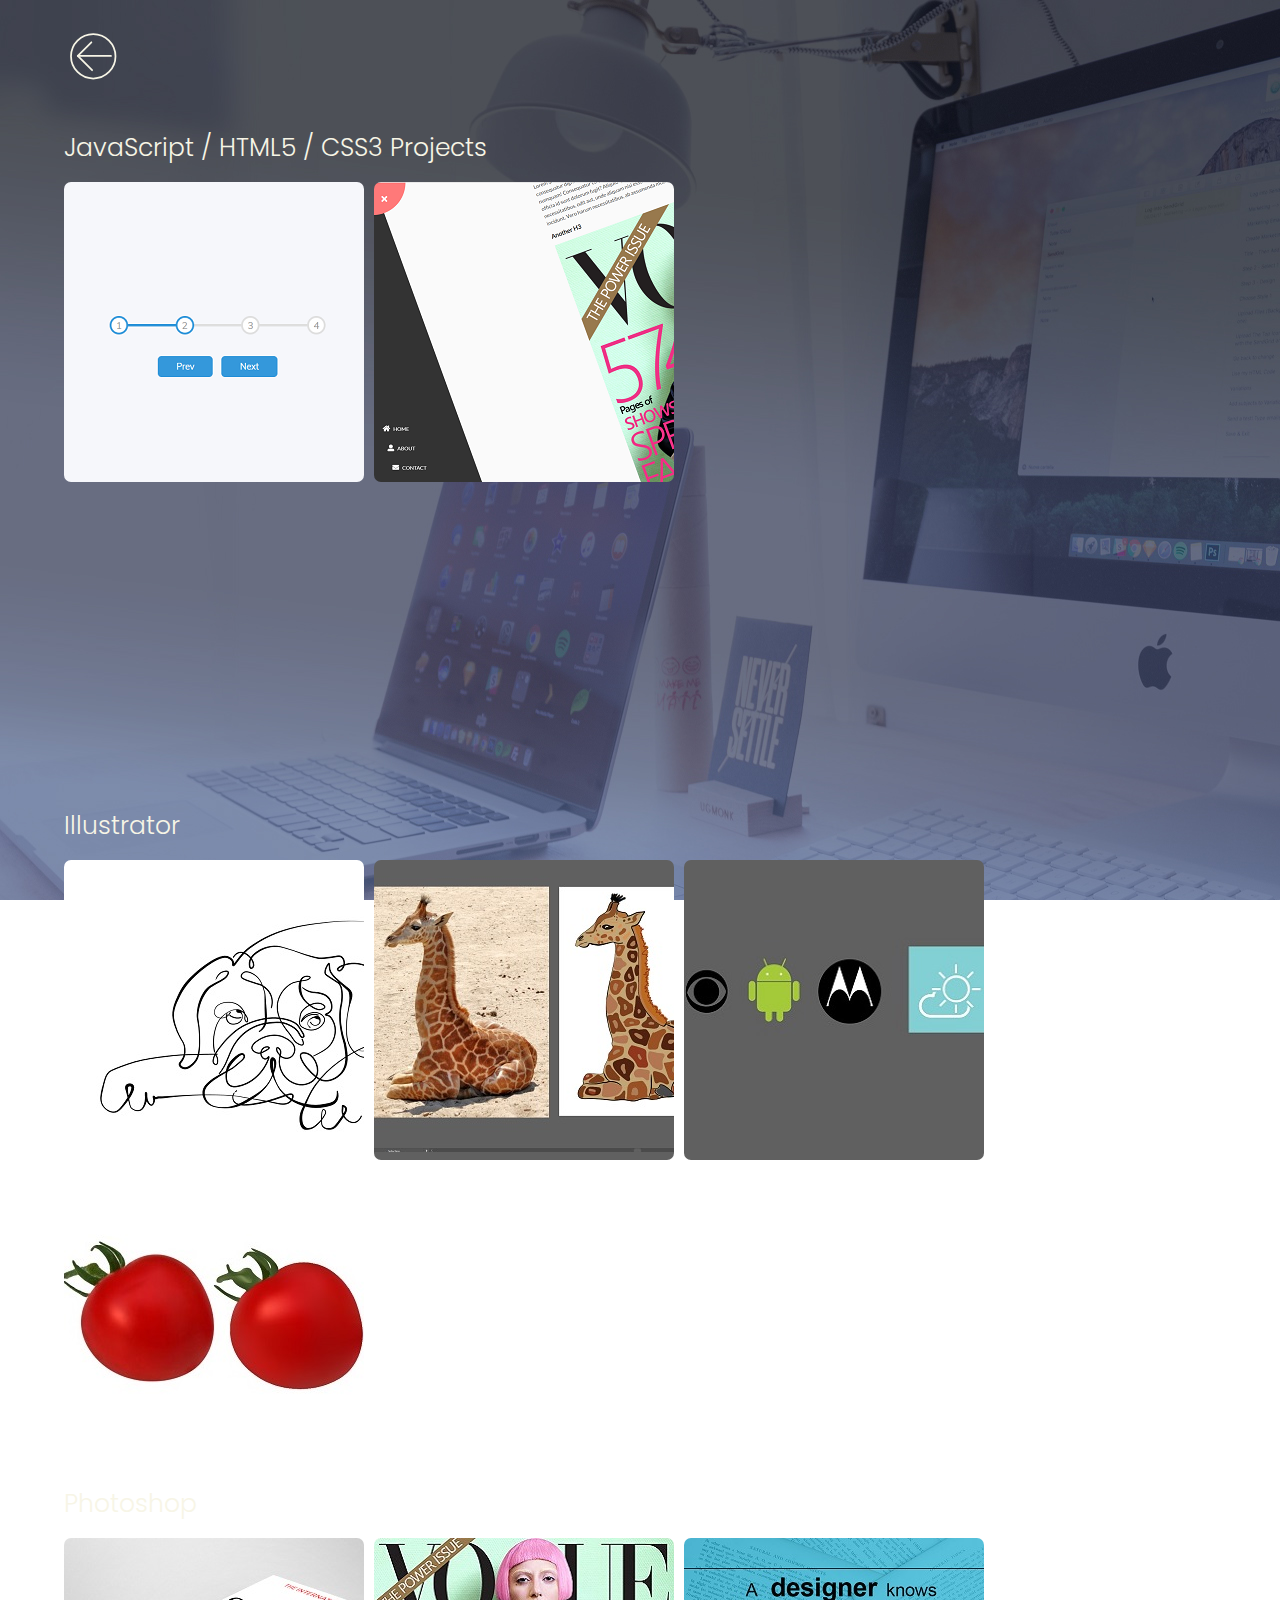
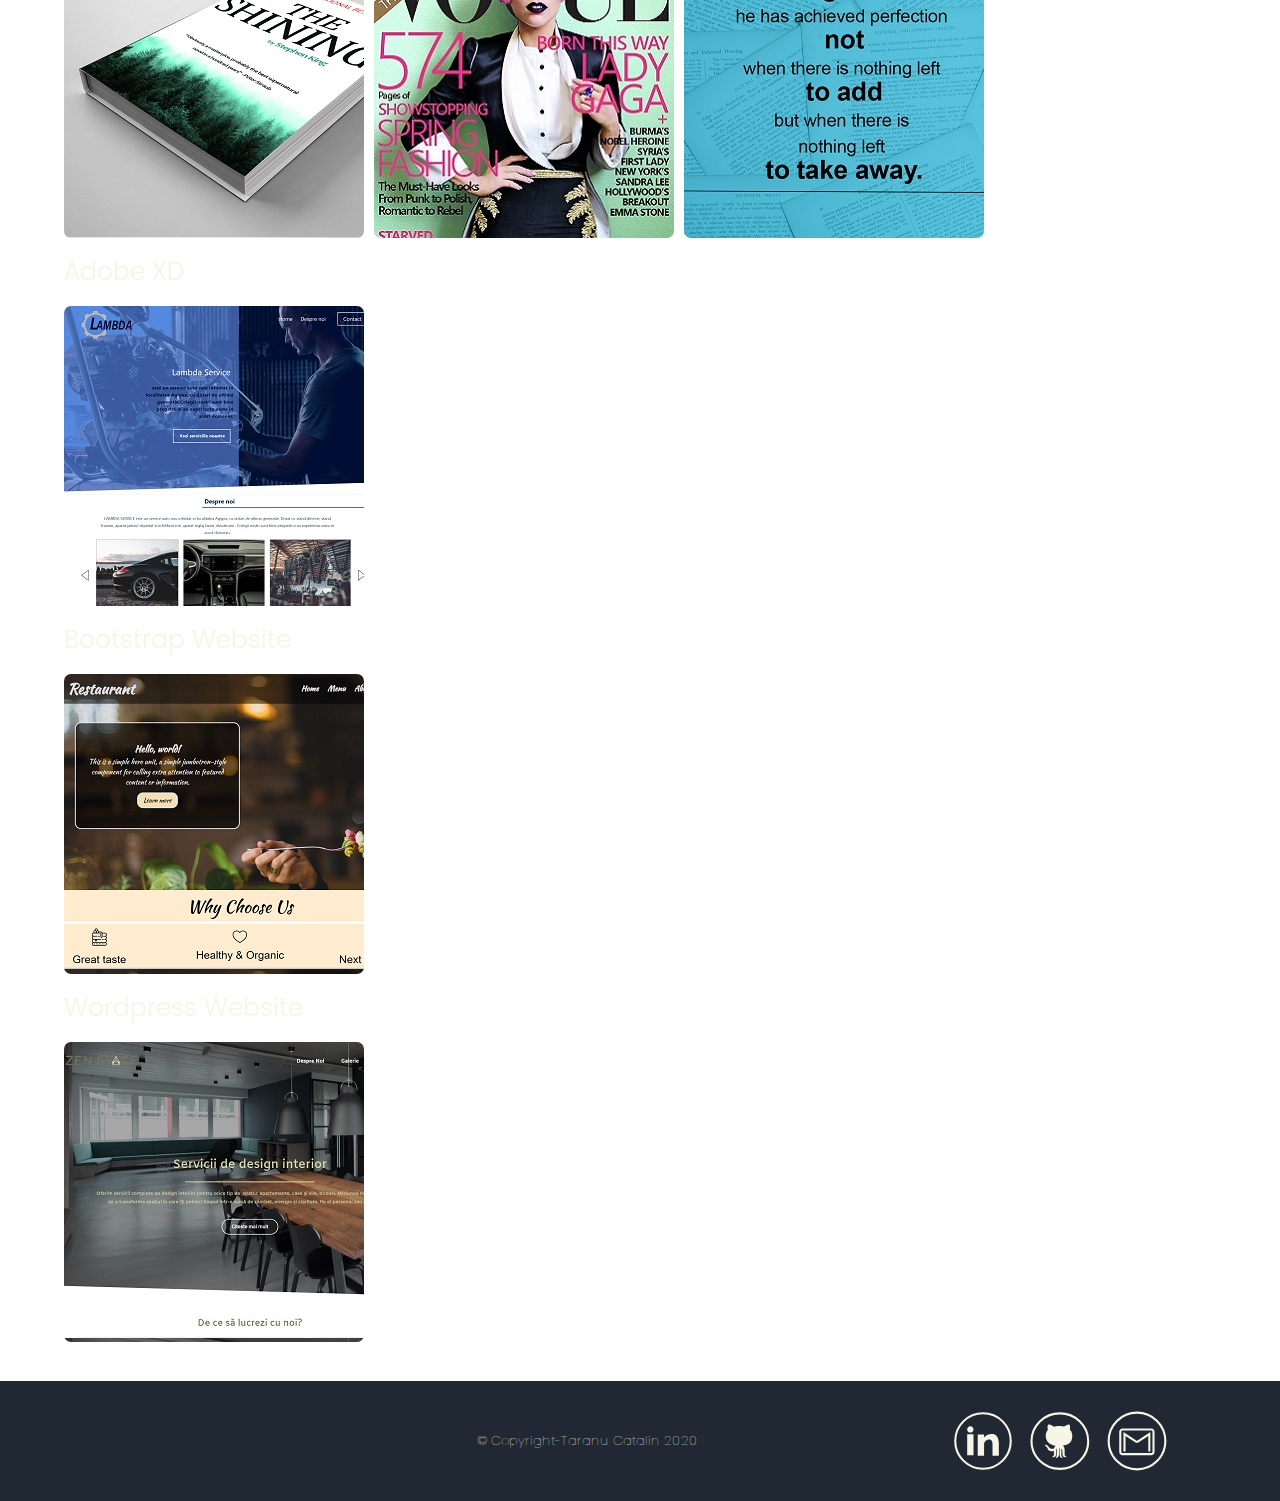
==== projects.html @ ad04c729 "Add files via upload" ====
<html>
	<head>
		<title>MYsite</title>
		<meta charset="utf-8" />
		<meta name="viewport" content="width=device-width, initial-scale=1.0">
		<link rel="stylesheet" href="style.css" />
		<link rel="preconnect" href="https://fonts.gstatic.com">
		<link href="https://fonts.googleapis.com/css2?family=Poppins&display=swap" rel="stylesheet">
		
    </head>
    
    <body>
        <div class="container6">
            <div id="homearrowcont">
                <a href="index.html">
                    <img src="/images/Homearrow.svg" class="arrow2">
           
                </a>
            </div>

        <div class="container61">    
            <h2 id="jhc">JavaScript / HTML5 / CSS3 Projects</h2>
                <div class="divprojects">
                    <a href="/jsproject1/index.html">
                        <div id="project61">
                        
                        </div>
                    </a>
                    <a href="/jsproject2/index.html">
                        <div id="project62">
                        
                        </div>
                    </a>
                    <a href="/jsproject3/index.html">
                        <div id="project63">
                        
                        </div>
                    </a>
                    <a href="/jsproject4/index.html">
                        <div id="project64">
                        
                        </div>
                    </a>
                   
                </div>
            
            
                <h2 id="ill">Illustrator</h2>
                <div class="divprojects">
                
                    <a href="/images/Dog_Draw1.svg" alt="Dog_Draw" target="_blank" class="aproject">
                        <div id="project11">
                        
                        </div>
                    </a>
                    <a href="/images/Baby_giraffe.svg" alt="Baby_giraffe" target="_blank" class="aproject">
                        <div id="project12">

                        </div>
                    </a>
                    <a href="/images/Symbols.svg" alt="Symbols" target="_blank" class="aproject">
                        <div id="project13">

                        </div>
                    </a>
                    <a href="/images/illpr4link.jpg" alt="" target="_blank" class="aproject">
                        <div id="project14">

                        </div>
                    </a>
                
                </div>
                <h2 id="photoshop">Photoshop</h2>
                <div class="divprojects">
                    <a href="/images/Book cover1.jpg" alt="" target="_blank" class="aproject">
                        <div id="project21">
                        
                        </div>
                    </a>
                    <a href="/images/VOGUE_GAGA11J.jpg" alt="" target="_blank" class="aproject">
                        <div id="project22">

                        </div>
                    </a>
                    <a href="/images/poster.jpg" alt="" target="_blank" class="aproject">
                        <div id="project23">

                        </div>
                   
                    </a>
                </div>
                <h2 id="xd">Adobe XD</h2>
                <div class="divprojects">
                    <a href="/images/Lambda V3.0.jpg" alt="" target="_blank" class="aproject">
                        <div id="project31">
                        
                        </div> 
                    </a>
                  
                </div>

                


                <h2 id= "bt">Bootstrap Website</h2>
                <div class="divprojects">
                    <a href="/Bootstrapfullsite/index.html" alt="Dog_Draw" target="_blank" class="aproject">
                        <div id="project41">
                        
                        </div>
                    </a>
                  
                </div>
                <h2 id="wp">Wordpress Website</h2>
                <div class="divprojects">
                    <a href="https://demo3.digitalnation.ro"  target="_blank" class="aproject">
                        <div id="project51">
                        
                        </div>
                    </a>
                  
                </div>
                
            </div>
    </div>
        <footer class="footer">
			<div class="footerdiv">
				<h3>© Copyright-Taranu Catalin 2020</h3>
				<div class="icons">
					<a href="https://www.linkedin.com/in/cătălin-vasile-țăranu-b248061b2/" target="_blank">
						<div class="icon">
							<img src="/images/linkedin.svg">
						</div>
					</a>
					<a href="https://github.com/catalintaranu" target="_blank">
						<div class="icon">
							<img src="/images/github.svg">
						</div>
					</a>
					<a href="https://mail.google.com/" target="_blank">
						<div class="icon">
							<img src="/images/gmaillogo.svg">
						</div>
					</a>
				</div>
			</div>
		</footer>
    
    
    
    </body>
    </html>
---- style.css ----
* {
    padding: 0px;
    margin: 0px;
    text-decoration: none;
    box-sizing: border-box;
    font-family: 'Poppins', sans-serif;
    scroll-behavior: smooth


}
#container1{
    background-image: url(/images/bg21.jpg);
    height: 900px;
    
}
/* Navigare */
.logo {
    height: 75px;
    width: 180px;
}

nav {
    
    display: flex;
    flex-wrap: wrap;
    justify-content: space-around;
    min-height: 100px;
    align-items: center;
    
}
#ulnav {
    display: flex;
    justify-content: space-between;
    width: 35%;
    
    
}
   

#ulnav a {
    text-decoration: none;
    letter-spacing: 2px ;
    font-weight: 400 ;
    font-size: 14px;
    color:#f6f5f6;
}
.anav::after {
    content: "";
    display: block;
    width: 0;
    height: 2px;
    background: #f6f5f6;
    transition: width .4s;
}
.anav:hover::after {
    width :100%;
    transition: width .4s;
}
li {
    list-style: none;
}
.line {
    background: #c5c6c7;
    margin: 3px;
    border: 0;
    width: 25px;
    height: 3px;

}
#hamburger {
    cursor: pointer;
    display: none;
}

/* Sub Navigare */
.container2 {
    display: grid;
    grid-template-columns: 2fr 1.5fr;
    align-items: center;
    column-gap: 10%;
    padding-left: 10%;
    padding-top: 5%;
    
    
    
}
.div1 {
    display: flex;
    align-items: center;
    flex-direction: column;
}
.div2 {
    background-image: url(/images/mypicture2.jpg);
    width:400px;
    height: 400px;
    border-radius: 50%;
    margin: 5px 5px 5px 5px;
}
.div2:hover {
    width:410px;
    height: 410px;
    transition: 0.3s;
    margin: 0px;
}
.div2:hover::after {
    transition: 0.5s;
}
.h12{
    font-size: 70px;
    font-weight: 200;
    color: #f7f5e6 ;
    text-align: center;

    
}
h5 {
    font-size: 18px;
}
.p1 {
    color: #c5c6c7;
    text-align: center;
    padding: 4%;
    font-size: large;
    font-weight: 500;
}
.btn1 {
    width: 200px;
    height: 60px;
    background: transparent;
    border: 2px solid  #f6f5f6;
    border-radius: 7px;
    text-align: center;
    color: #f7f5e6;
    font-size: 20px;
    cursor: pointer;
    
    
}
.btn1:hover {
    width: 190px;
    height: 55px;
    transition: 0.5s;
    font-size: 17px;
    margin-top: 5px;
}
#arrowcontainer {
    padding-top: 210px;
    display: flex;
    justify-content: center;
    align-items: flex-end;
}
#downarrow {
    cursor: pointer;
    height: 60px;
    width: 60px;
    align-self: center;
}
#downarrow:hover {
    cursor: pointer;
    height: 65px;
    width: 65px;
    padding-top: 10px;
    transition: 0.3s;
    ;
}
/* Skills */

.container3 {
    height: 580px;
    width: 100%;
    background-color: #f7f5e6;
    display: flex;
    align-items: center;
    flex-direction: column;
    padding-top: 3%;
    padding-bottom: 2%;
    
}
.container31 {
    width: 55%;
    height: 100%;
    padding: 3%;
    
    display: grid;
    grid-template-columns: 1fr 1fr 1fr;
    grid-column-gap: 3%;
}
.h2 {
    color:  #52658f;
    font-size: 35px;
    font-weight: 300;
}
.skillbox {
    height: 100%;
    border-radius: 7px;
    border: 2px solid #52658f;
    
}
.skillh1 {
    text-align: center;
    color: #333a56;
    font-size: 25px;
    padding-top: 30px;
    padding-bottom: 30px;
}
.skillul{
    text-align: center;
  
}
.skillul li {
    padding-top: 5px;
    color:  #52658f;
    font-size: 20px;
}
.skilla {
    color:  #52658f;
    font-size: 20px;
}
.container3 h3 {
    font-size: 15px;
    color:#1f2833 ;
}
/* Contact */
.container4 {
    height: 580px;
    width: 100%;
    background-image: url(/images/bgcontact.jpg);
    display: flex;
    align-items: center;
    flex-direction: column;
    padding-top: 2%;
    padding-bottom: 2%;
}
.container4 h2{
    
    color: #f7f5e6;
    font-size: 35px;
    font-weight: 300;
}
.container41{
    width: 50%;
    height: 90%;
    padding-bottom: 3%;
    padding-top: 1.8%;
    padding-left: 5%;
    padding-right: 1%;
}
/* Form*/
.spanform {
    color: #f7f5e6;
    font-size: 20px;
    font-weight: 100;
    padding-top: 10%;
}
form {
    display: grid;
    grid-template-columns: 1fr 2.5fr;   
}
.divform {
    display: flex;
    flex-direction: column;
    
}
.inputbutton {
   margin-top: 6%;
   
   height: 40px;
   width: 49.5%;

}
.inputbutton:hover {
    width: 48%;
    height: 38px;
    transition: 0.5s;
    font-size: 17px;
    margin-top: 7%;
    margin-left: 1%;
}

.inputname {
    width: 49.5%;
    height: 40px;
    background: transparent;
    border: 2px solid  #f6f5f6;
    border-radius: 7px;
    text-align: center;
    color: #f7f5e6;
    font-size: 20px;
    font-weight: 100;
    margin-top: 2%;
}
.inputemail{
    width: 100%;
    height: 40px;
    background: transparent;
    border: 2px solid  #f6f5f6;
    border-radius: 7px;
    text-align: center;
    color: #f7f5e6;
    font-size: 20px;
    margin-top: 4%;
}
textarea {
    margin-top: 4%;
    height: 80px;
    border-radius: 7px;
}

.imgsvg {
    height: 30px;
    width: 40px;
}
#gmail {
    display: flex;
    gap: 4%;
}
h4 {
    color: #f6f5f6;
    font-weight: 100;
    padding-top: 2%;
}
/* Footer*/
.footer {
    height: 120px;
    width: 100%;
    background-color:#1f2833;
    display: flex;
    justify-content: center;

}
.footerdiv {
    width: 90%;

    display: grid;
    grid-template-columns: 56% 44%;
    align-items: center;
    justify-items: end;

}
.footerdiv h3 {
    font-size: 13px;
    color: #f7f5e6;
    font-weight: 100;
}
.icons {
    display: flex;
    width: 50%;
    column-gap: 3%;
    align-items: center;
    
    
}
.icon {
    height: 60px;
    width: 60px;
    margin: 5px ;

}
.icon:hover{
    height: 70px;
    width: 70px;
    margin: 0px;
    transition: 0.3s;
}






/* -------------------------media max-width 860px------------------------------*/
@media only screen and (max-width: 860px) {
    /* Navigare */

.logo {
    height: 65px;
    width: 160px;
}    
#hamburger {
    display: block;
    
}
.hamburgerclick {
    border: 1px solid white;
    border-radius: 2px;
    transition: 0.3s;
}
#ulnav {
    display: none;
    width: 100%;
    flex-direction: column;
    padding-top: 6%;
}
.anav  {
    color:#1f2833 !important;

}
#ulnav.arata {
    display: flex;
    transition: 0.3s;
    
}
nav.navtelefon {
    padding-top: 20px;
    color:#1f2833 ;

}
nav.navtelefon li {
  
    background-color: #e8e8e8;
    width: 100%;
    height: 60px;
    text-align: center;
    padding-top: 15px;
    
}

.anav::after {
    display: none;
}

/* Sub Navigare */
.container2 {
    display: flex; 
    flex-direction: column-reverse;
    padding: 0px;
    padding-top: 120px;
}
.farapadding {
    padding-top: 15px !important ;
}
.div2 {
    background-image: url(/images/mypicture.jpg);
    width: 150px;
    height: 150px;
    border-radius: 50%;
}
.div2:hover {
    background-image: url(/images/mypicture.jpg);
    width: 150px;
    height: 150px;
    border-radius: 50%;
}
.h12 {
    font-size: 40px;
    padding-left: 0px;
}
.p1 {
    font-size: 15px;
    padding-top: 2%;
}
h5{
    font-size: 14px;
}
#arrowcontainer {
    padding-top: 95px;
    display: flex;
    justify-content: center;
    align-items: flex-end;
}


/* Skills */

.container3 {
    height: 900px;
    width: 100%;
    background-color: #f7f5e6;
    display: flex;
    align-items: center;
    flex-direction: column;
    padding-top: 3%;
    padding-bottom: 10%;
    
}
.container31 {
    width: 80%;
    height: 100%;
   display: flex;
   flex-direction: column;
   gap: 15px;
   
}
.skillbox {
    
    border-radius: 7px;
    border: 1px solid #52658f;
}
.skillh1 {
    padding : 10px 0px 10px 0px;

}
/* Contact */
.container4 {
    height: 580px;
    width: 100%;
    background-image: url(/images/bgcontact.jpg);
    display: flex;
    align-items: center;
    flex-direction: column;
    padding-top: 9%;
    padding-bottom: 2%;
}
.container4 h2{
    
    color: #f7f5e6;
    font-size: 30px;
    font-weight: 100;
}
.container41{
    width: 95%;
    height: 95%;
    
}
/* Form*/
.spanform {
    color: #f7f5e6;
    font-size: 13px;
    font-weight: 100;
    
    padding-top: 32px;
}
form {
    display: grid;
    grid-template-columns: 1fr 3fr;   
}
.divform {
    margin-top: 30px ;
    display: flex;
    flex-direction: column;
    
}
.inputbutton {
   margin-top: 20px;
   border: 1px solid #f6f5f6;
   font-size: 13px;
   height: 40px;
   width: 49.5%;

}
.inputbutton:hover {
    width: 48%;
    height: 38px;
    transition: 0.5s;
    font-size: 13px;
    margin-top: 10%;
    margin-left: 1%;
}

.inputname {
    width: 49%;
    height: 40px;
    background: transparent;
    border: 1px solid  #f6f5f6;
    border-radius: 7px;
    text-align: center;
    color: #f7f5e6;
    font-size: 13px;
    font-weight: 100;
    margin-top: 15px;
}
.inputemail{
    width: 100%;
    height: 40px;
    background: transparent;
    border: 1px solid  #f6f5f6;
    border-radius: 7px;
    text-align: center;
    color: #f7f5e6;
    font-size: 13px;
    margin-top: 20px;
}
textarea {
    margin-top: 4%;
    height: 80px;
    border-radius: 7px;
    margin-top: 20px;
}

.imgsvg {
    height: 30px;
    width: 40px;
}
#gmail {
    display: flex;
    gap: 4%;
}
div #gmail h4 {
    color: #f6f5f6;
    font-weight: 100;
    padding-top: 2%;
    font-size: 13px;

}

/* Footer*/
.footer {
    height: 120px;
    width: 100%;
    background-color:#1f2833;
    display: flex;
    
    justify-content: center;

}
.footerdiv {
    width: 80%;

    display: flex;
    flex-direction: column-reverse;
    align-items: center;


}
.footerdiv h3 {
    font-size: 12px;
    color: #f7f5e6;
    font-weight: 100;
    padding-bottom: 20px;
}
.icons {
    display: flex;
    width: 190px;
    column-gap: 3%;
    align-items: center;
    
}
.icon {
    height: 50px;
    width: 50px;
}
.icon:hover{
    height: 50px;
    width: 50px;

}

}
/* -------------------------media max-width 1360px------------------------------*/
@media only screen and (min-width: 861px) and (max-width: 1360px) {

#ulnav {
    width: 45%;
}

/* Sub Navigare */
.container2 {
    grid-template-columns: 2fr 1.5fr;
    column-gap: 5%;
    padding-left: 3%;
    padding-top: 5%;

}
.div1 {

    justify-content: center;
}
.div2 {
    background-image: url(/images/mypicture3.jpg);
    width:270px;
    height: 270px;
    border-radius: 50%;
    margin: 5px 5px 5px 5px;
}
.div2:hover {
    width:280px;
    height: 280px;
    transition: 0.3s;
    margin: 0px;
}

.h12{
    padding-top: 10%;
    font-size: 50px;
}
h5 {
    font-size: 17px;
}
.p1 {
    padding: 4%;
    font-size: large;
    font-weight: 300;
}
#arrowcontainer{
    padding-top: 200px;
}

/* Skills */

.container3 {
    height: 480px;   
}
.container31 {
    width: 75%;
}
.skillh1 {
    font-size: 23px;
    padding-top: 15px;
    padding-bottom: 15px;
}

/* Contact */
.container4 {
    height: 530px;
    padding-top: 2%;
}
.container4 h2{
    font-size: 30px;
    font-weight: 100;
    padding-bottom: 3%;
}
.container41{
    width: 80%;
}
/* Form*/
.spanform {
    font-size: 17px;
    padding-top: 23px;
}

.inputname {
    width: 48.9%;
    font-size: 17px;
}
.inputbutton {
    height: 40px;
    width: 50%;
 }
 .inputbutton:hover {
     font-size: 15px;
}
/* Footer*/
.footer {
    padding-right: 20px;
}

}


/* ---------------------Projects--------------------------*/

.container6{
    width: 100%;
    height: auto;
    background-image: url(/images/bgp3.jpg);
    background-attachment: fixed;
    padding: 2% 3% 3% 5%;
}
.container61 {

    height: auto;
    width: 100%;
    display: flex;
    flex-direction: column;

    gap: 15px;
    padding-top: 2%;
}
.arrow2 {
    width: 50px;
    height: 50px;
    margin: 5px 0px 0px 5px;

}
#homearrowcont{
    height: 80px;
}


.arrow2:hover {
    cursor: pointer;
    height: 55px;
    width: 55px;
    transition: 0.3s;
    margin: 2px 0px 0px 2px;
    
}
.divprojects {
    min-height: 300px;
    width: 100%;
    display: grid;
    grid-template-columns: repeat(auto-fit , minmax(15rem , 300px));
    
    gap:10px;

}
.container6 h2 {
    color: #f7f5e6;
    font-size: 20px;
    font-weight: 100;
}
.container61 h2 {
    color: #f7f5e6;
    font-size: 25px;
    font-weight: 300;
}
.divprojects div {
    height: 300px;

    border-radius: 7px;
    max-width: 300px;

}
.divprojects div:hover {
    height: 294px;
    width: 294;
    margin: 3px;
    transition: 0.3s;
}

#project11 {
    background-image: url(/images/Dog.jpg);
}
#project12 {
    background-image: url(/images/illproject2.jpg);
}
#project13 {
    background-image: url(/images/illproject3.jpg);
}
#project14 {
    background-image: url(/images/illproject4.jpg);
    background-repeat: no-repeat;
}

#project21 {
    background-image: url(/images/psproject1.jpg);
}
#project22 {
    background-image: url(/images/psproject2.jpg);
}
#project23 {
    background-image: url(/images/psproject3.jpg);
}
#project31 {
    background-image: url(/images/adobeXDp1bg.jpg);
}
#project51 {
    background-image: url(/images/WPproject1.jpg);
}
#project41 {
    background-image: url(/images/bsproject1.jpg);
}

#project61 {
    background-image: url(/jsproject1/Img/img1.png);

}

#project62 {
    background-image: url(/jsproject2/img/jspr2bg.png);

}



/* -------------------------media max-width 860px------------------------------*/
@media only screen and (max-width: 720px) {
    .divprojects {
        justify-content: center;
    }
    .container61 h2 {
        text-align: center;

    }
}
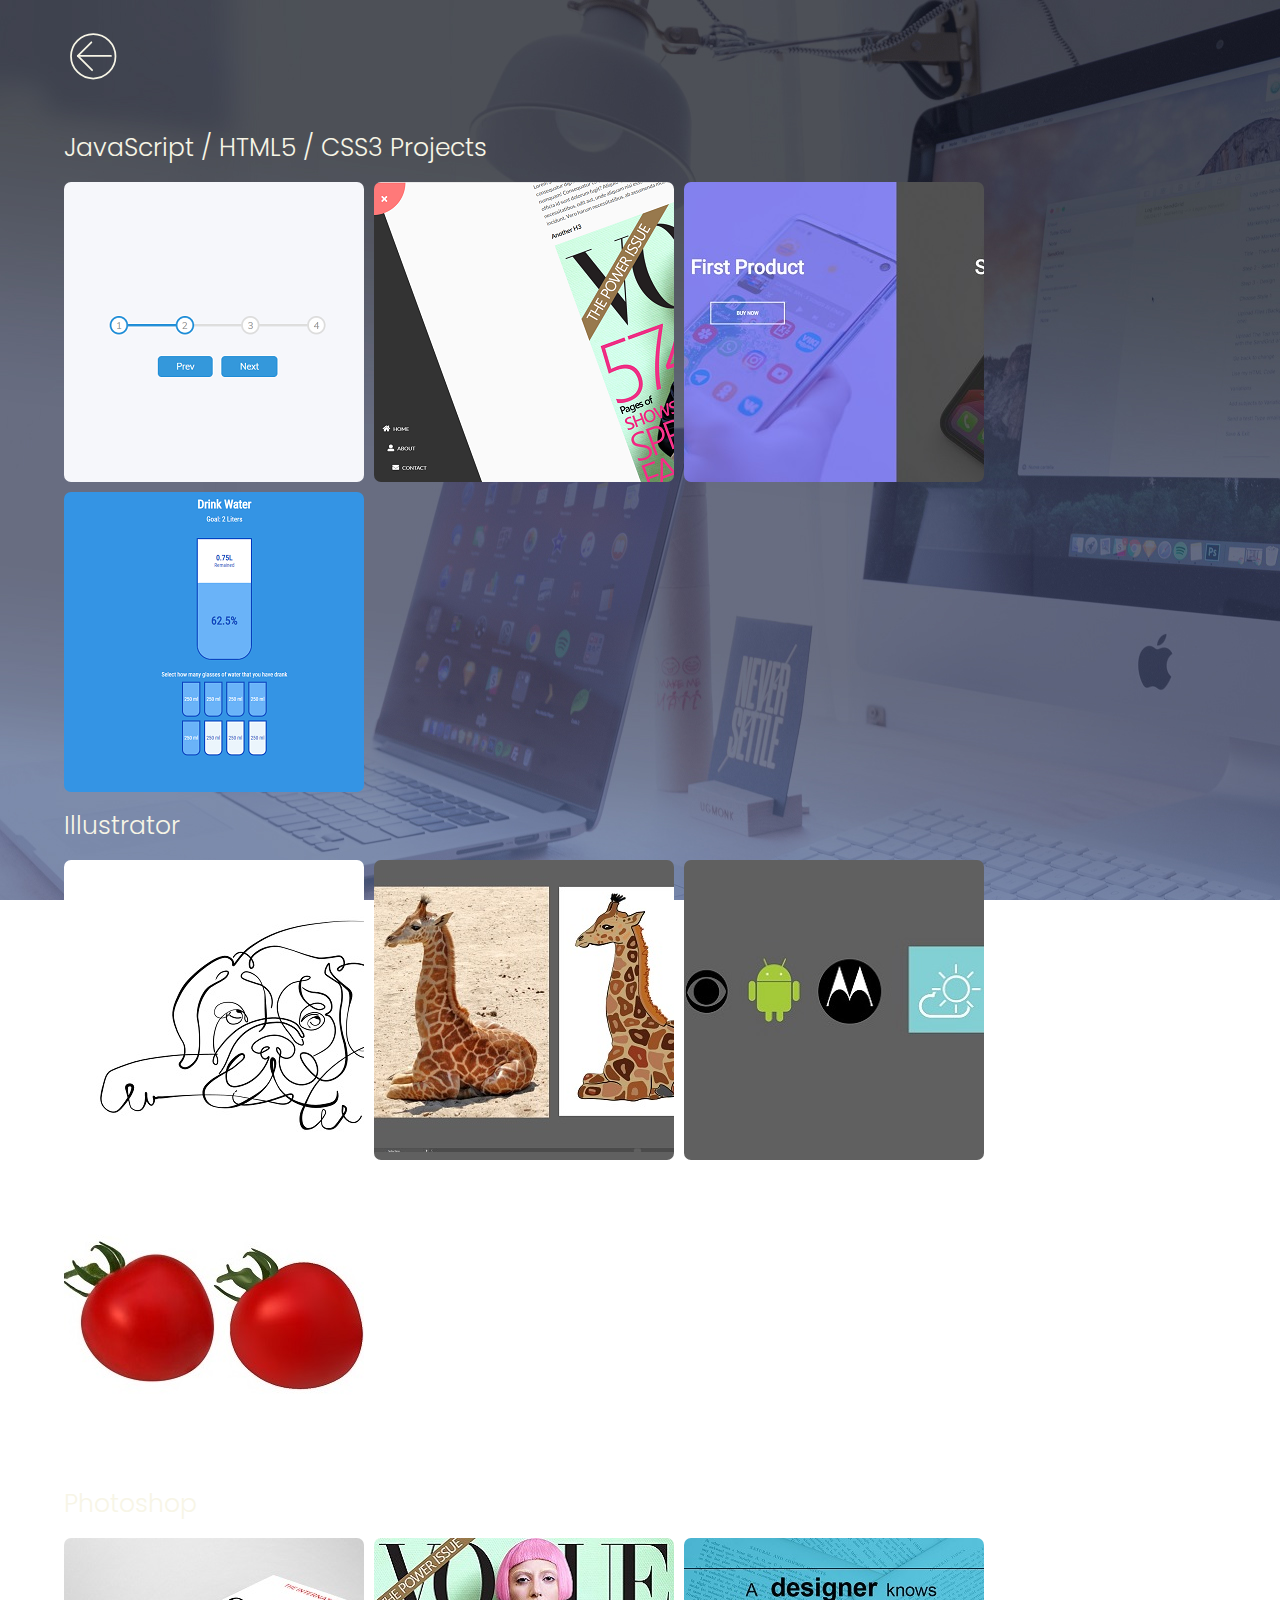
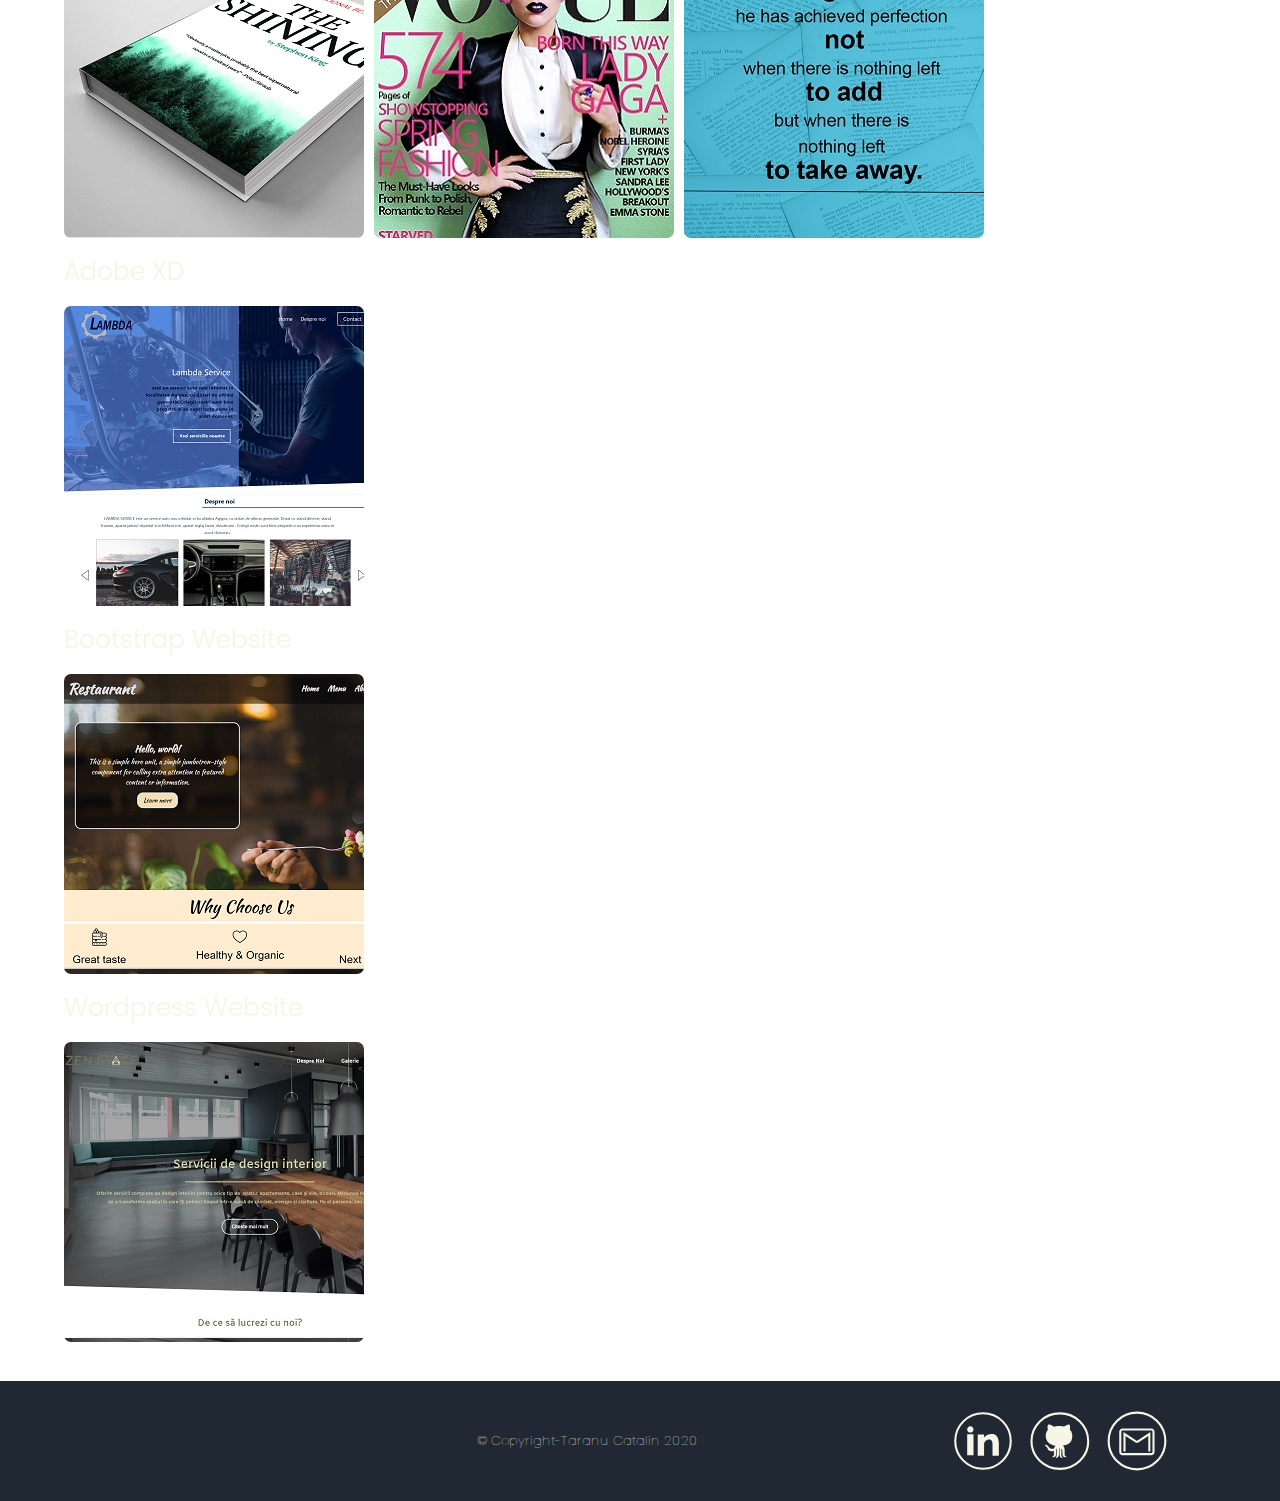
==== commit 02a7dad0: "Update projects.html" ====
--- a/projects.html
+++ b/projects.html
@@ -118,6 +118,11 @@
                         
                         </div>
                     </a>
+			<a href="https://lambdaservice.ro"  target="_blank" class="aproject">
+                        <div id="project52">
+                        
+                        </div>
+                    </a>
                   
                 </div>
                 
@@ -149,4 +154,4 @@
     
     
     </body>
-    </html>+    </html>
--- a/style.css
+++ b/style.css
@@ -34,6 +34,7 @@
     width: 35%;
     
     
+    
 }
    
 
@@ -848,8 +849,14 @@
 
 #project62 {
     background-image: url(/jsproject2/img/jspr2bg.png);
-
-}
+}
+#project63 {
+    background-image: url(/jsproject3/img/jspj3bg.jpg);
+}
+#project64 {
+    background-image: url(/jsproject4/img/jspr4bg.png);
+}
+
 
 
 
@@ -862,4 +869,4 @@
         text-align: center;
 
     }
-}+}
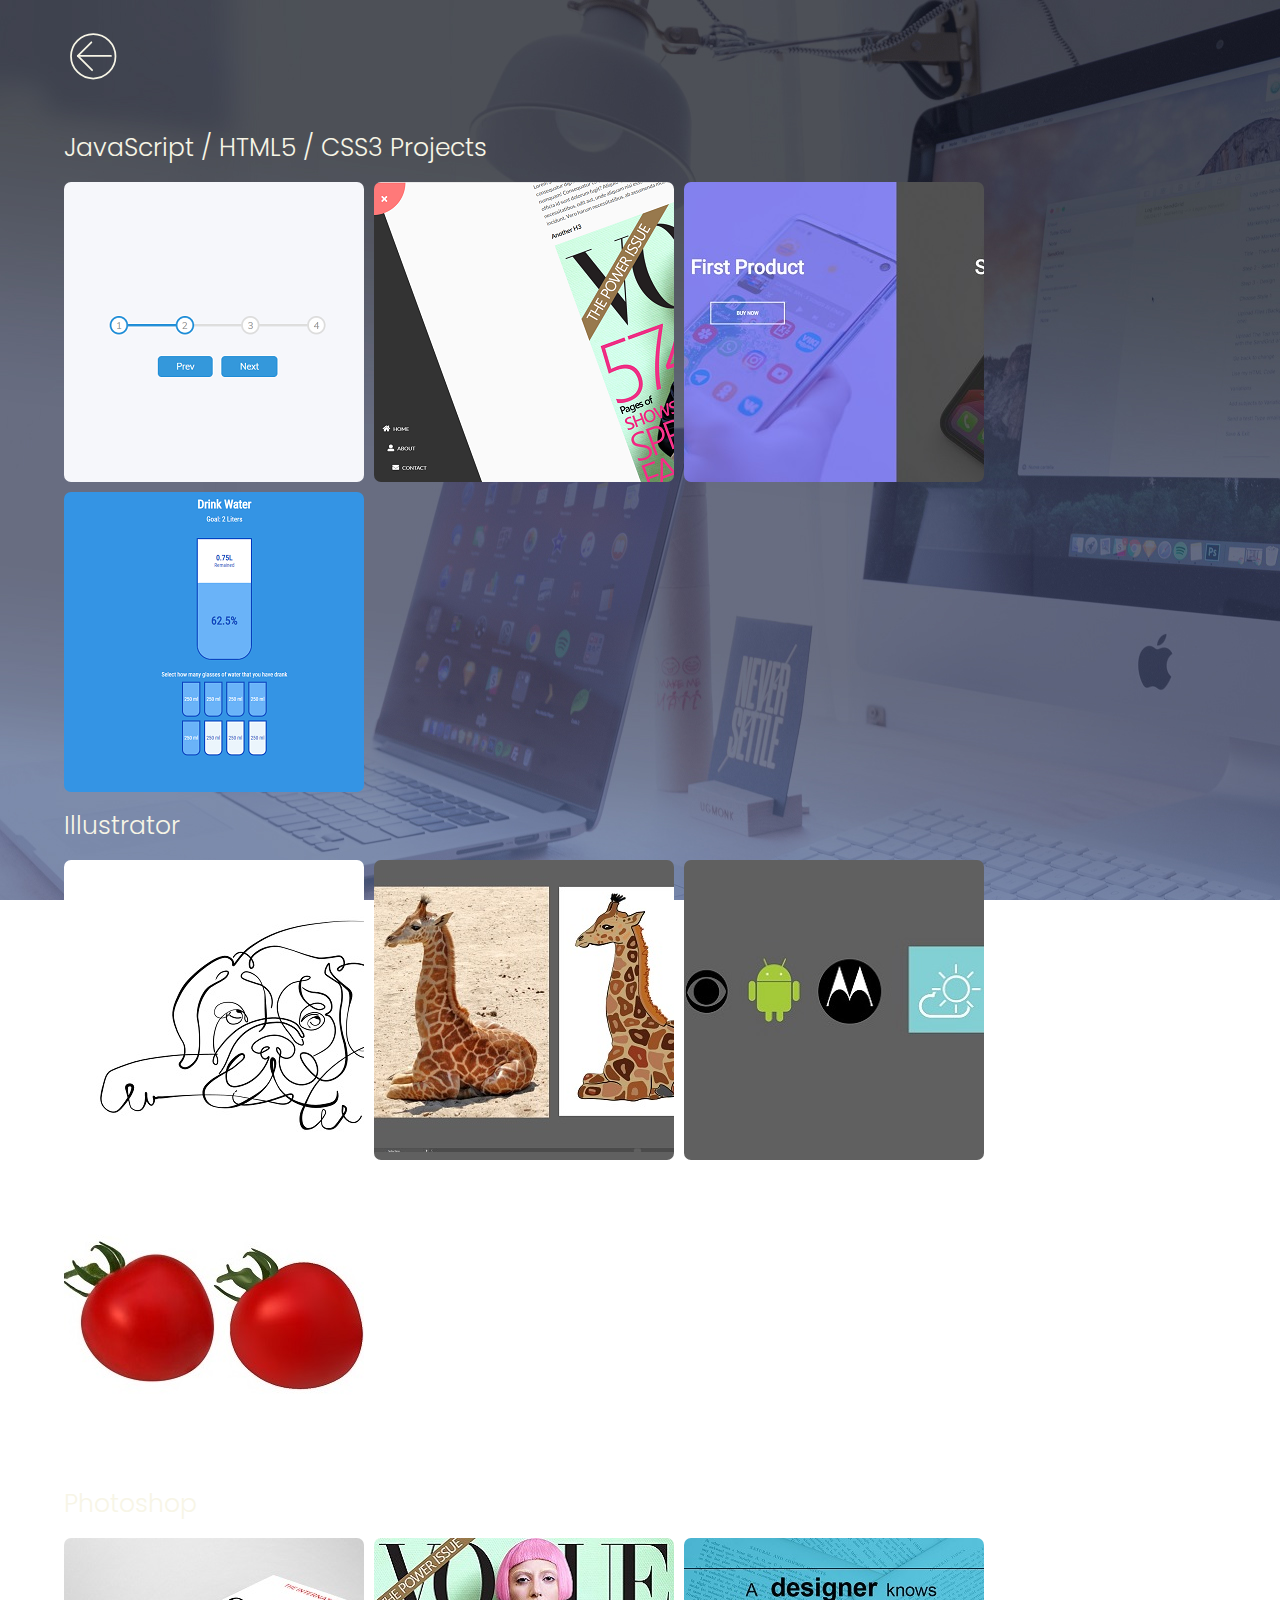
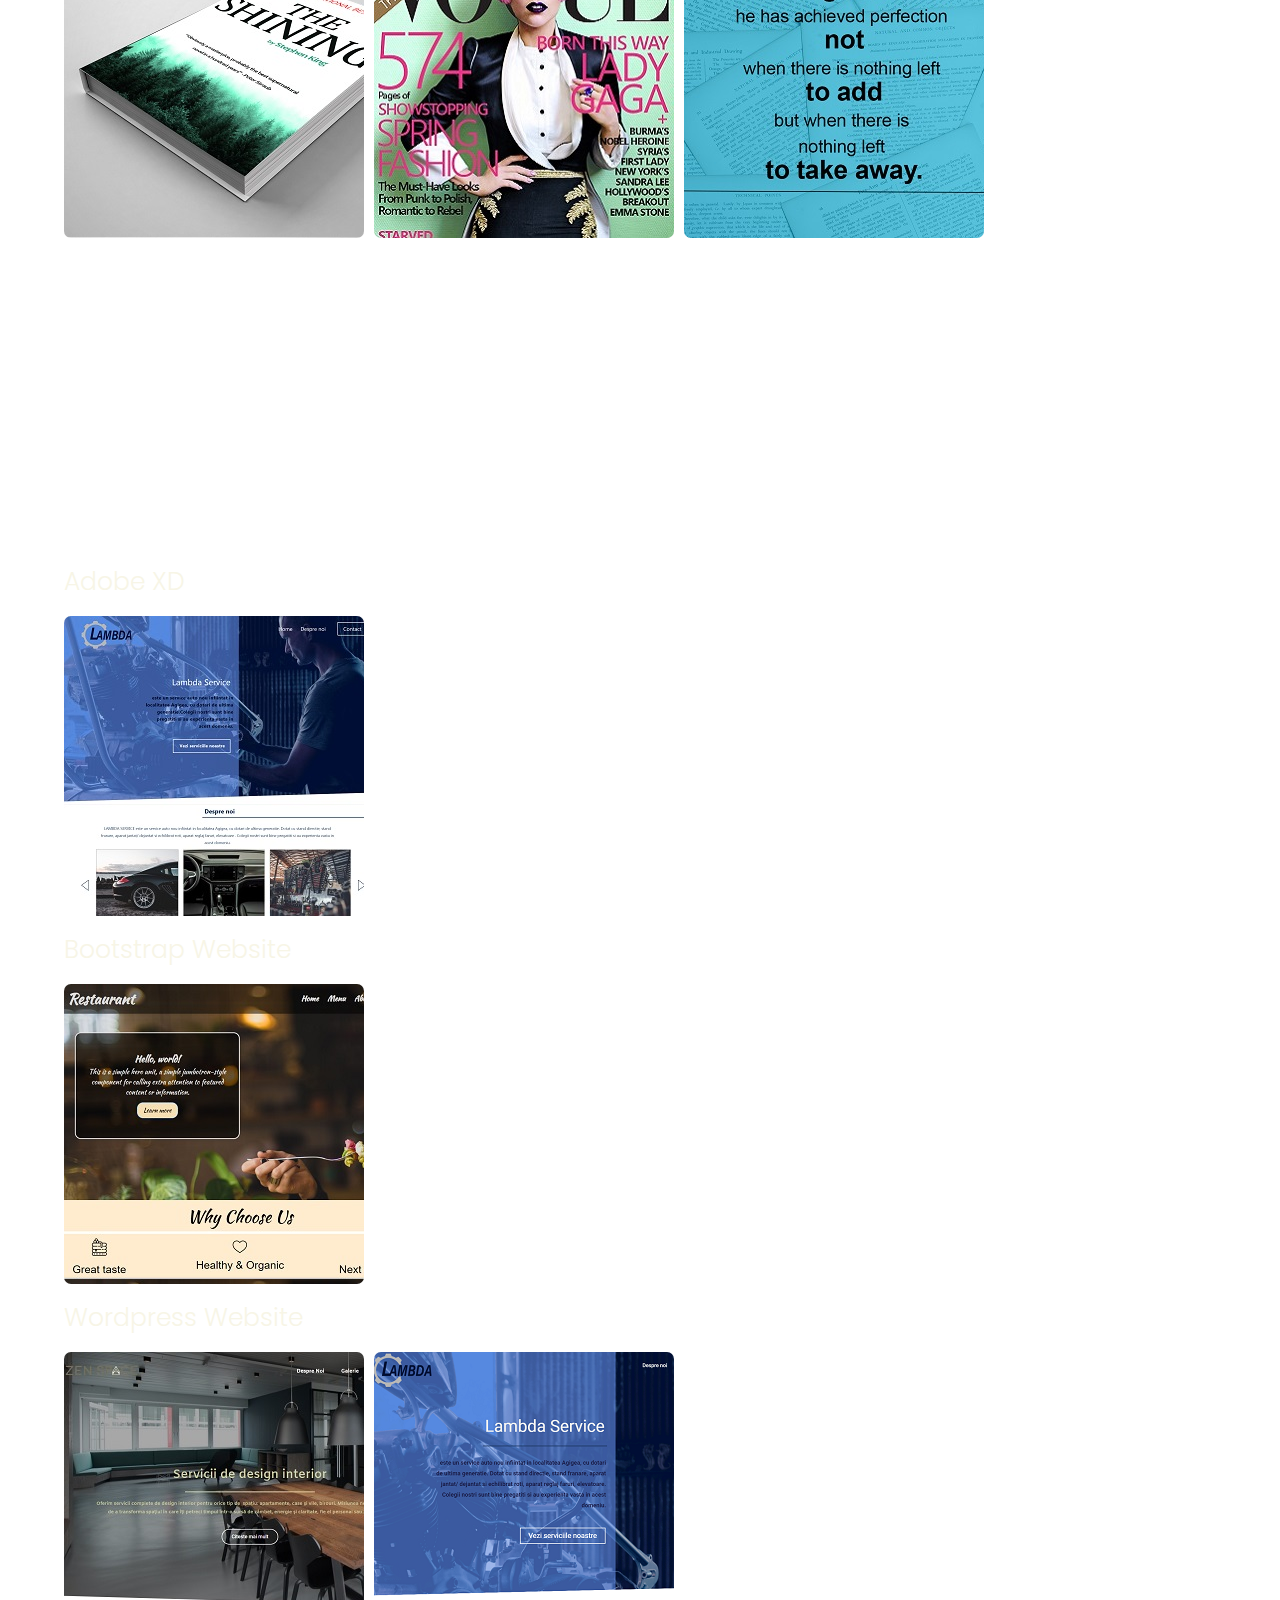
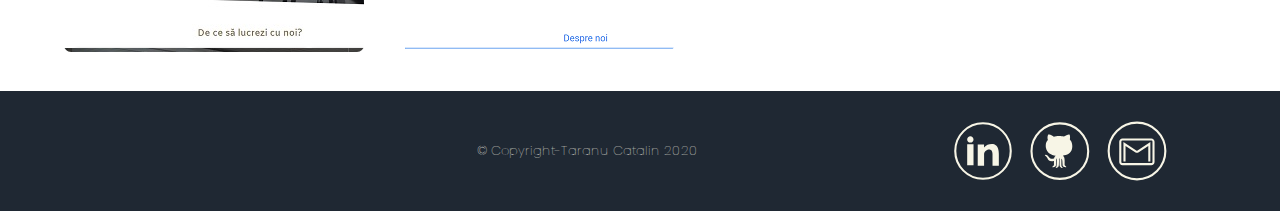
==== commit 496c5833: "Update projects.html" ====
--- a/projects.html
+++ b/projects.html
@@ -88,6 +88,24 @@
                         </div>
                    
                     </a>
+			  <a href="/images/??" alt="" target="_blank" class="aproject">
+                        <div id="project24">
+
+                        </div>
+                   
+                    </a>
+			  <a href="/images/??" alt="" target="_blank" class="aproject">
+                        <div id="project25">
+
+                        </div>
+                   
+                    </a>
+			  <a href="/images/??" alt="" target="_blank" class="aproject">
+                        <div id="project26">
+
+                        </div>
+                   
+                    </a>
                 </div>
                 <h2 id="xd">Adobe XD</h2>
                 <div class="divprojects">
--- a/style.css
+++ b/style.css
@@ -838,6 +838,9 @@
 #project51 {
     background-image: url(/images/WPproject1.jpg);
 }
+#project52 {
+    background-image: url(/images/bgwp2.png);
+}
 #project41 {
     background-image: url(/images/bsproject1.jpg);
 }
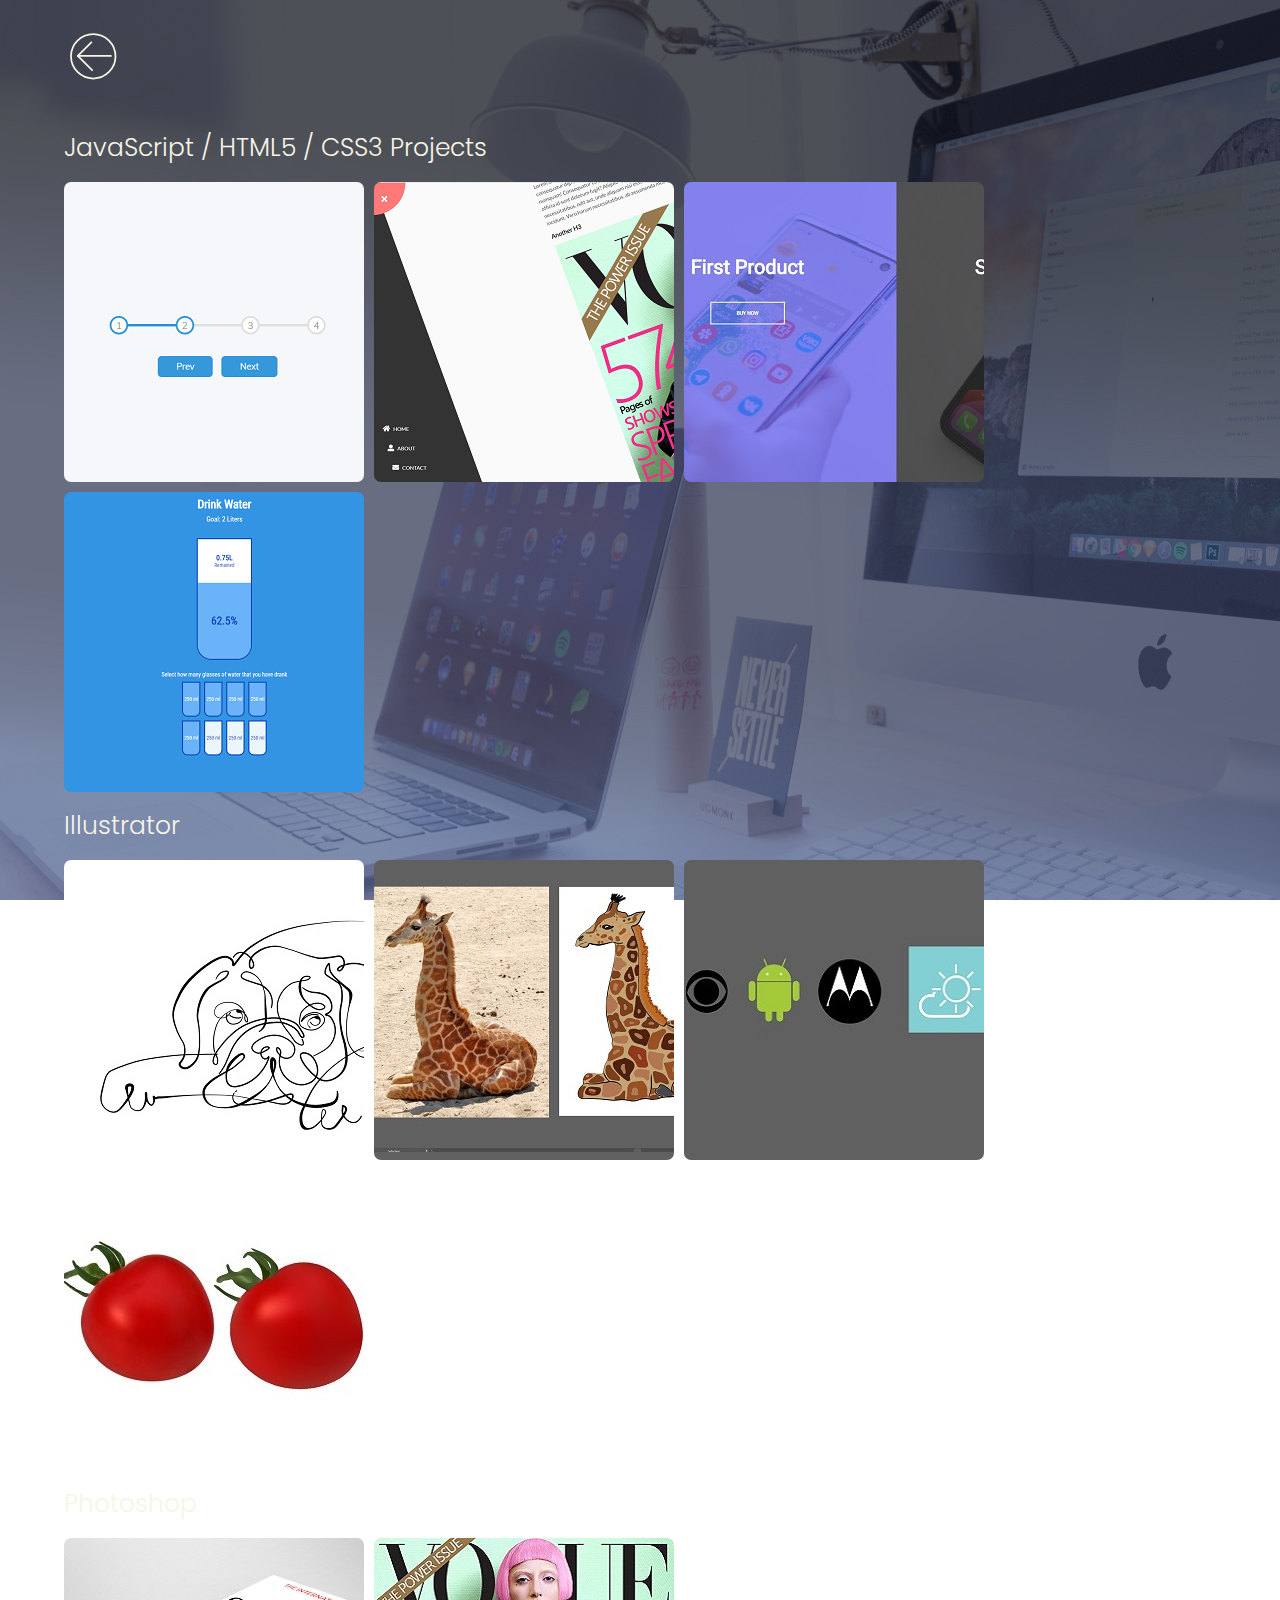
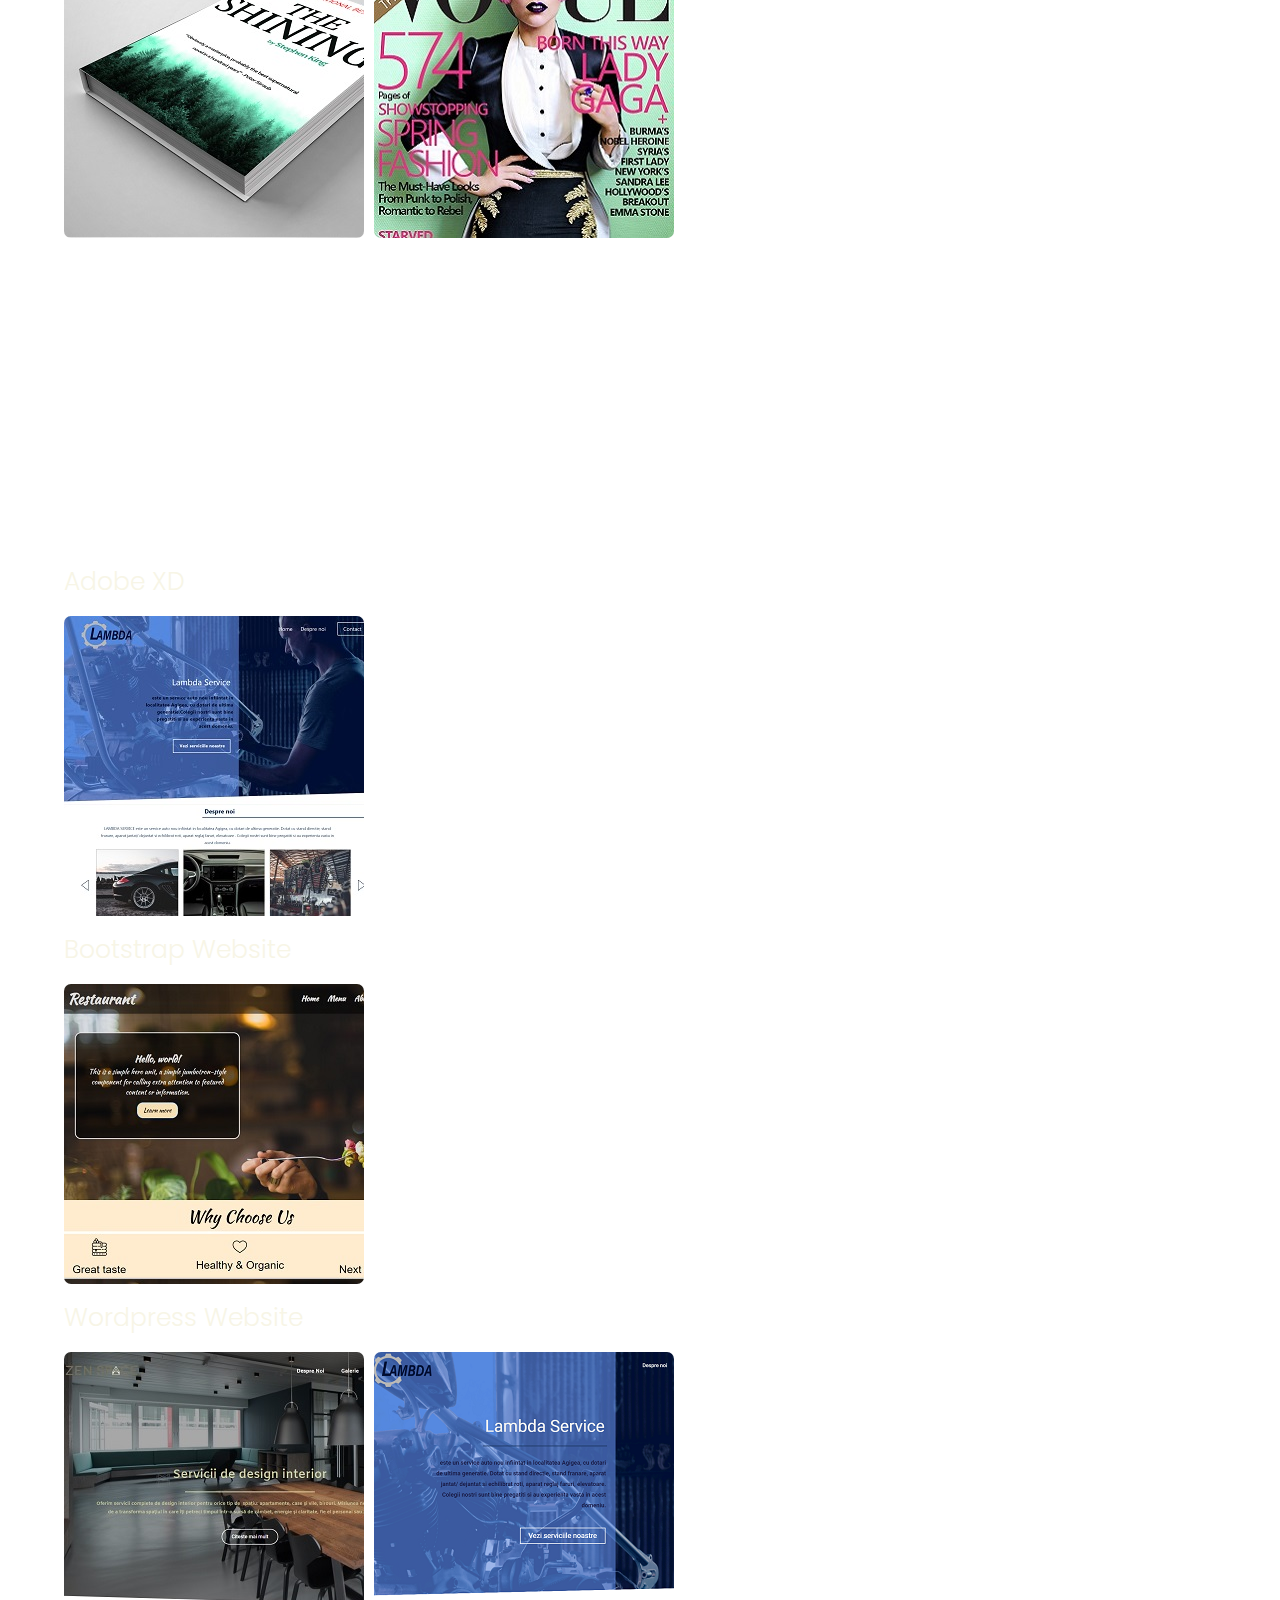
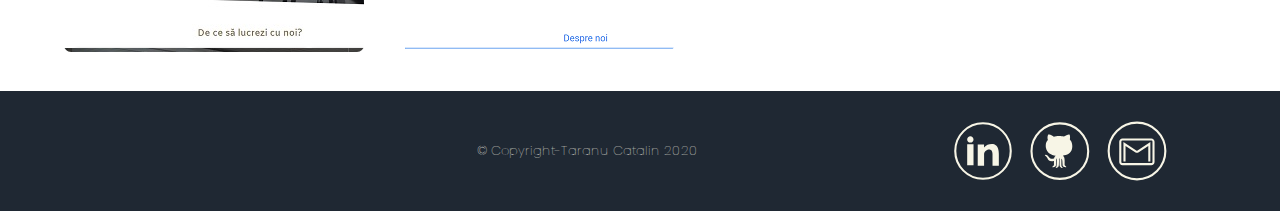
==== commit f222bc42: "Update projects.html" ====
--- a/projects.html
+++ b/projects.html
@@ -82,12 +82,7 @@
 
                         </div>
                     </a>
-                    <a href="/images/poster.jpg" alt="" target="_blank" class="aproject">
-                        <div id="project23">
-
-                        </div>
-                   
-                    </a>
+                    
 			  <a href="/images/??" alt="" target="_blank" class="aproject">
                         <div id="project24">
 
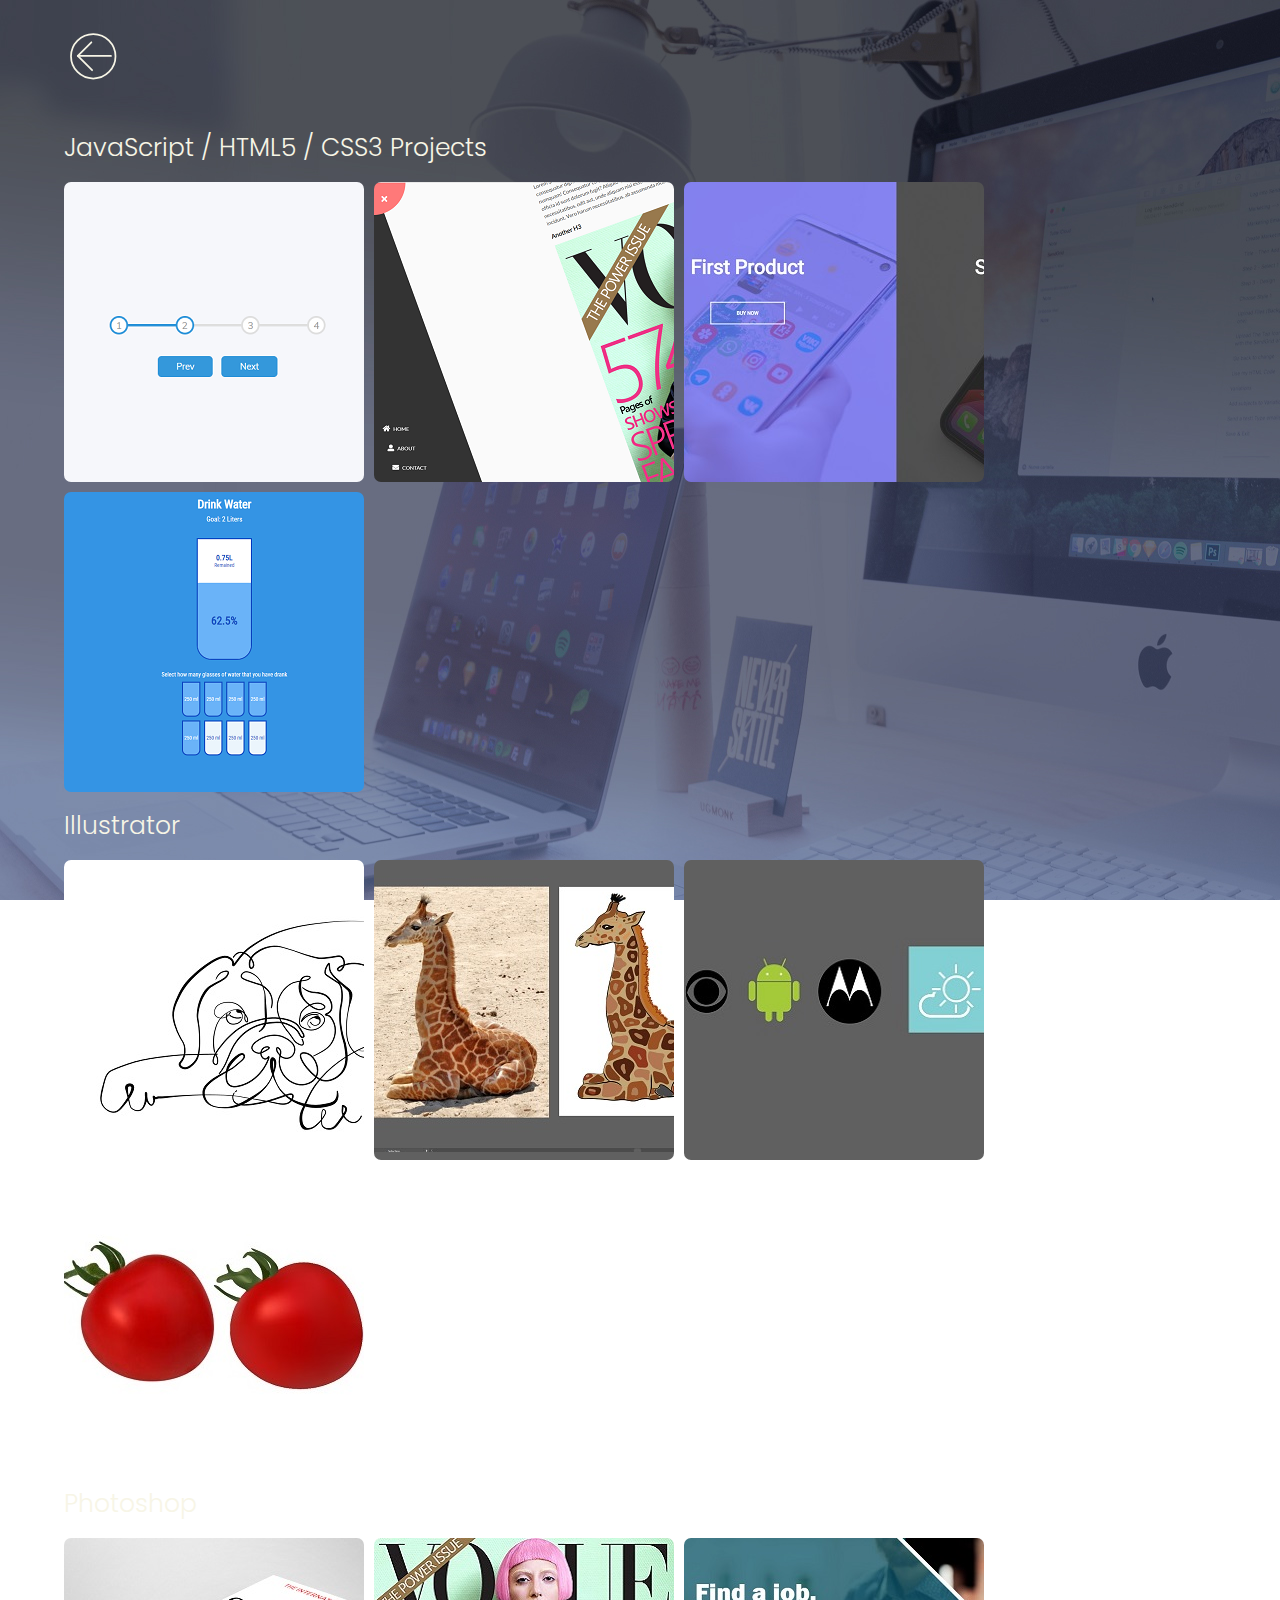
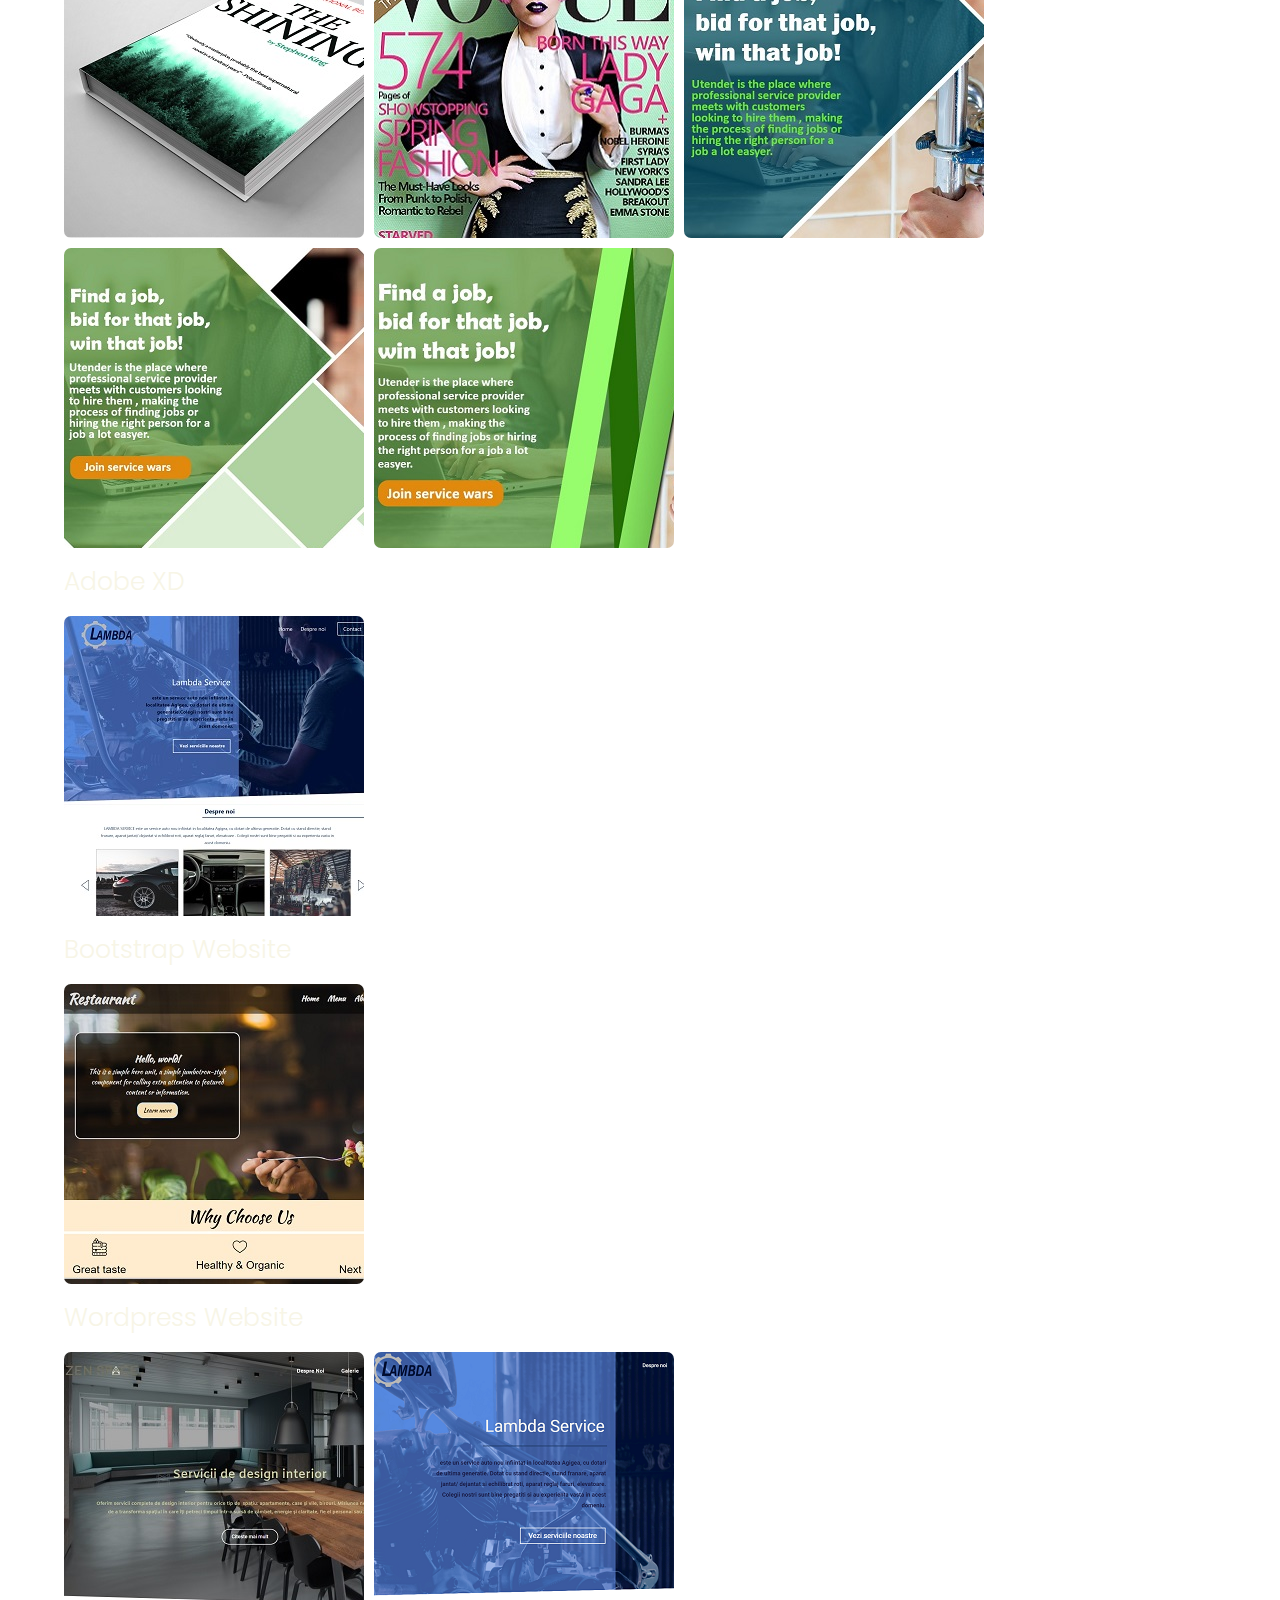
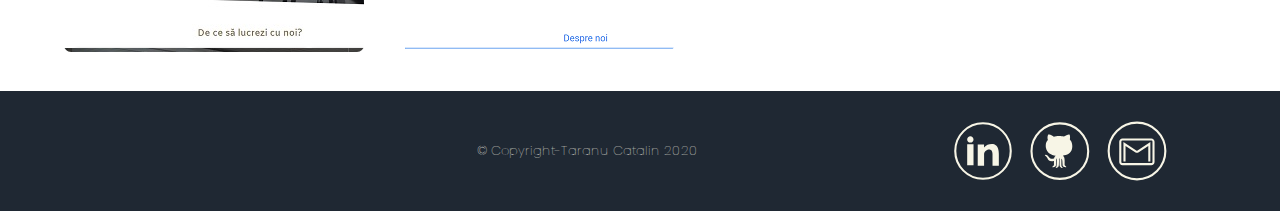
==== commit 2cbdc45c: "Update projects.html" ====
--- a/projects.html
+++ b/projects.html
@@ -83,19 +83,19 @@
                         </div>
                     </a>
                     
-			  <a href="/images/??" alt="" target="_blank" class="aproject">
+			  <a href="/images/banner1/.jpg" alt="" target="_blank" class="aproject">
                         <div id="project24">
 
                         </div>
                    
                     </a>
-			  <a href="/images/??" alt="" target="_blank" class="aproject">
+			  <a href="/images/banner2/.jpg" alt="" target="_blank" class="aproject">
                         <div id="project25">
 
                         </div>
                    
                     </a>
-			  <a href="/images/??" alt="" target="_blank" class="aproject">
+			  <a href="/images/banner3/.jpg" alt="" target="_blank" class="aproject">
                         <div id="project26">
 
                         </div>
--- a/style.css
+++ b/style.css
@@ -829,8 +829,14 @@
 #project22 {
     background-image: url(/images/psproject2.jpg);
 }
-#project23 {
-    background-image: url(/images/psproject3.jpg);
+#project24 {
+    background-image: url(/images/banner1.bg.jpg);
+}
+#project25 {
+    background-image: url(/images/banner2.bg.jpg);
+}
+#project26 {
+    background-image: url(/images/banner3.bg.jpg);
 }
 #project31 {
     background-image: url(/images/adobeXDp1bg.jpg);
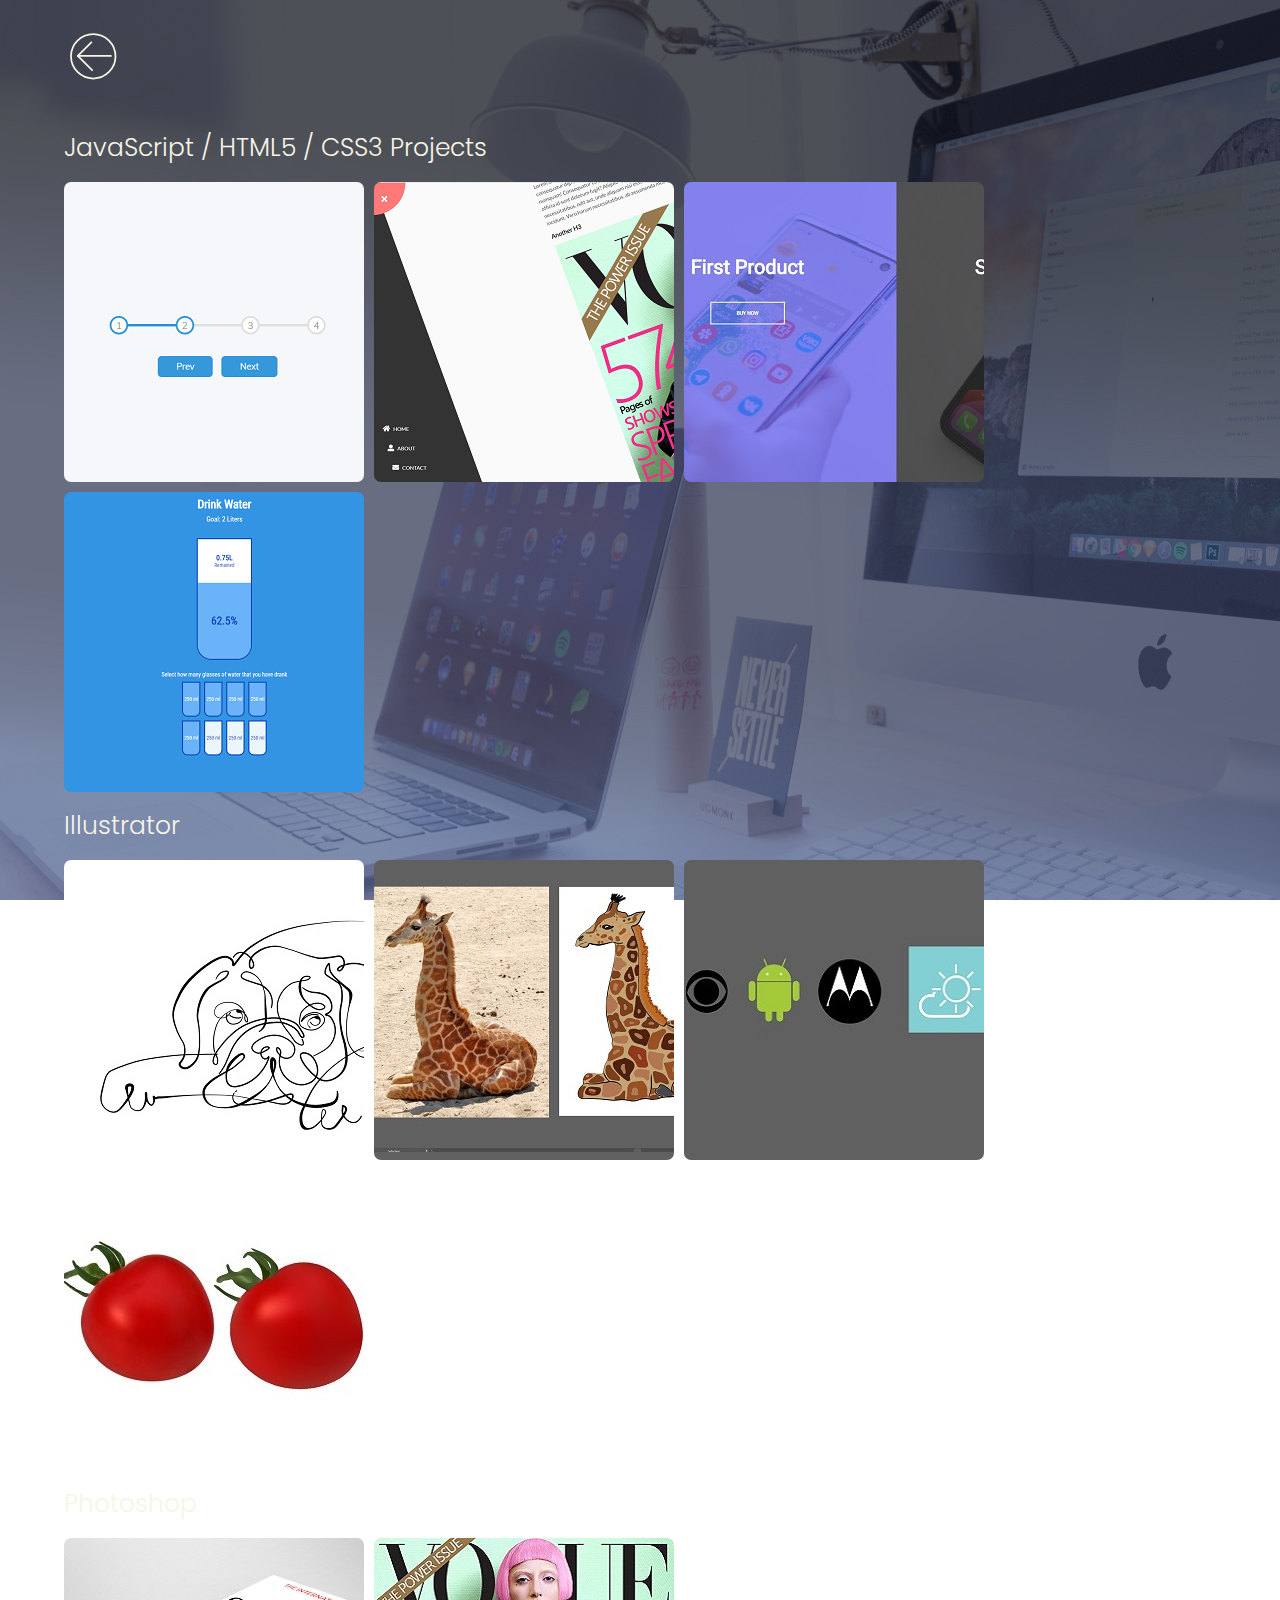
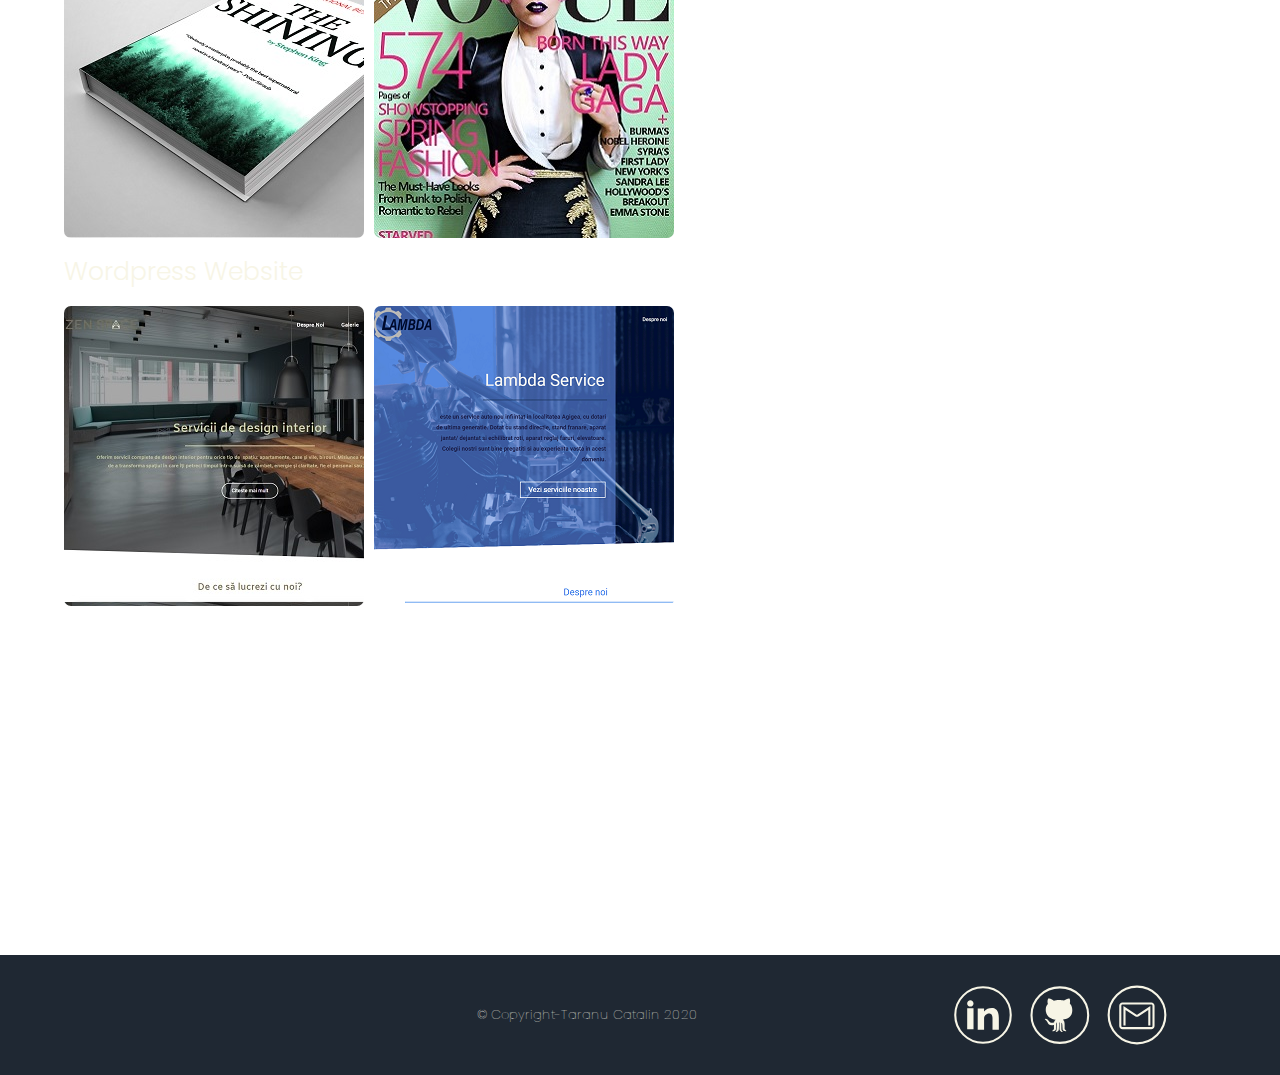
==== commit 2f5cd393: "Update projects.html" ====
--- a/projects.html
+++ b/projects.html
@@ -83,47 +83,13 @@
                         </div>
                     </a>
                     
-			  <a href="/images/banner1/.jpg" alt="" target="_blank" class="aproject">
-                        <div id="project24">
-
-                        </div>
-                   
-                    </a>
-			  <a href="/images/banner2/.jpg" alt="" target="_blank" class="aproject">
-                        <div id="project25">
-
-                        </div>
-                   
-                    </a>
-			  <a href="/images/banner3/.jpg" alt="" target="_blank" class="aproject">
-                        <div id="project26">
-
-                        </div>
-                   
-                    </a>
+			  
                 </div>
-                <h2 id="xd">Adobe XD</h2>
-                <div class="divprojects">
-                    <a href="/images/Lambda V3.0.jpg" alt="" target="_blank" class="aproject">
-                        <div id="project31">
-                        
-                        </div> 
-                    </a>
-                  
-                </div>
-
+               
                 
 
 
-                <h2 id= "bt">Bootstrap Website</h2>
-                <div class="divprojects">
-                    <a href="/Bootstrapfullsite/index.html" alt="Dog_Draw" target="_blank" class="aproject">
-                        <div id="project41">
-                        
-                        </div>
-                    </a>
-                  
-                </div>
+              
                 <h2 id="wp">Wordpress Website</h2>
                 <div class="divprojects">
                     <a href="https://demo3.digitalnation.ro"  target="_blank" class="aproject">
@@ -133,6 +99,16 @@
                     </a>
 			<a href="https://lambdaservice.ro"  target="_blank" class="aproject">
                         <div id="project52">
+                        
+                        </div>
+                    </a>
+			<a href="https://antiseptica.immonline.ro"  target="_blank" class="aproject">
+                        <div id="project53">
+                        
+                        </div>
+                    </a>
+			<a href="https://sareandoscom.ro"  target="_blank" class="aproject">
+                        <div id="project54">
                         
                         </div>
                     </a>
